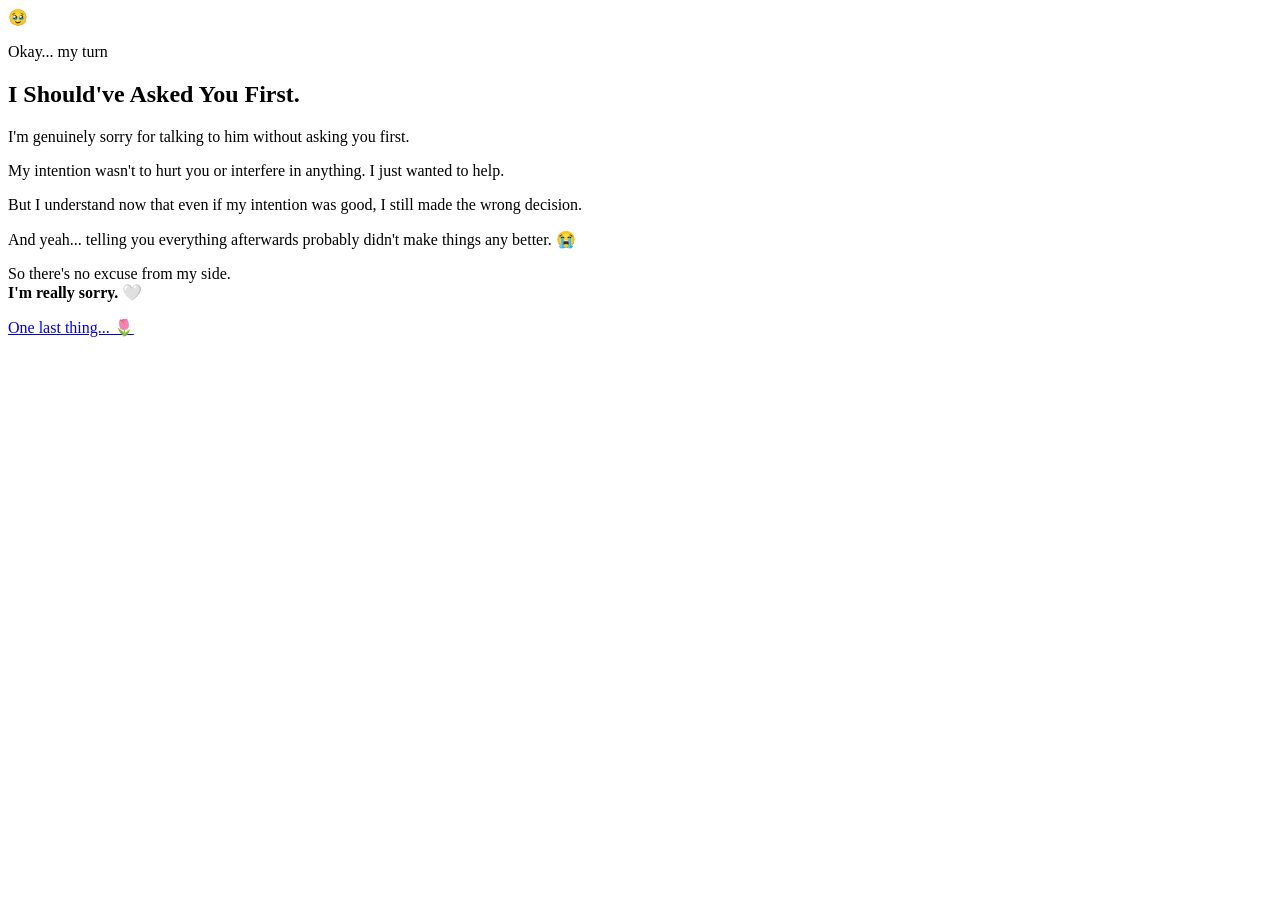
==== apology.html @ c1209ae4 "Create apology.html" ====
<!DOCTYPE html>
<html lang="en">
<head>
    <meta charset="UTF-8">
    <meta name="viewport" content="width=device-width, initial-scale=1.0">
    <title>Okay... I'm Sorry 🥹</title>
    <link rel="stylesheet" href="style.css">
</head>

<body>

    <div class="hearts"></div>

    <main class="page">
        <div class="card">

            <div class="emoji">🥹</div>

            <p class="small-text">Okay... my turn</p>

            <h2>I Should've Asked You First.</h2>

            <p>
                I'm genuinely sorry for talking to him
                without asking you first.
            </p>

            <p>
                My intention wasn't to hurt you or interfere
                in anything. I just wanted to help.
            </p>

            <p>
                But I understand now that even if my intention
                was good, I still made the wrong decision.
            </p>

            <p>
                And yeah... telling you everything afterwards
                probably didn't make things any better. 😭
            </p>

            <div class="cute-box highlight">
                <p>
                    So there's no excuse from my side.
                    <br>
                    <strong>I'm really sorry. 🤍</strong>
                </p>
            </div>

            <a href="ending.html" class="button">
                One last thing... 🌷
            </a>

        </div>
    </main>

</body>
</html>
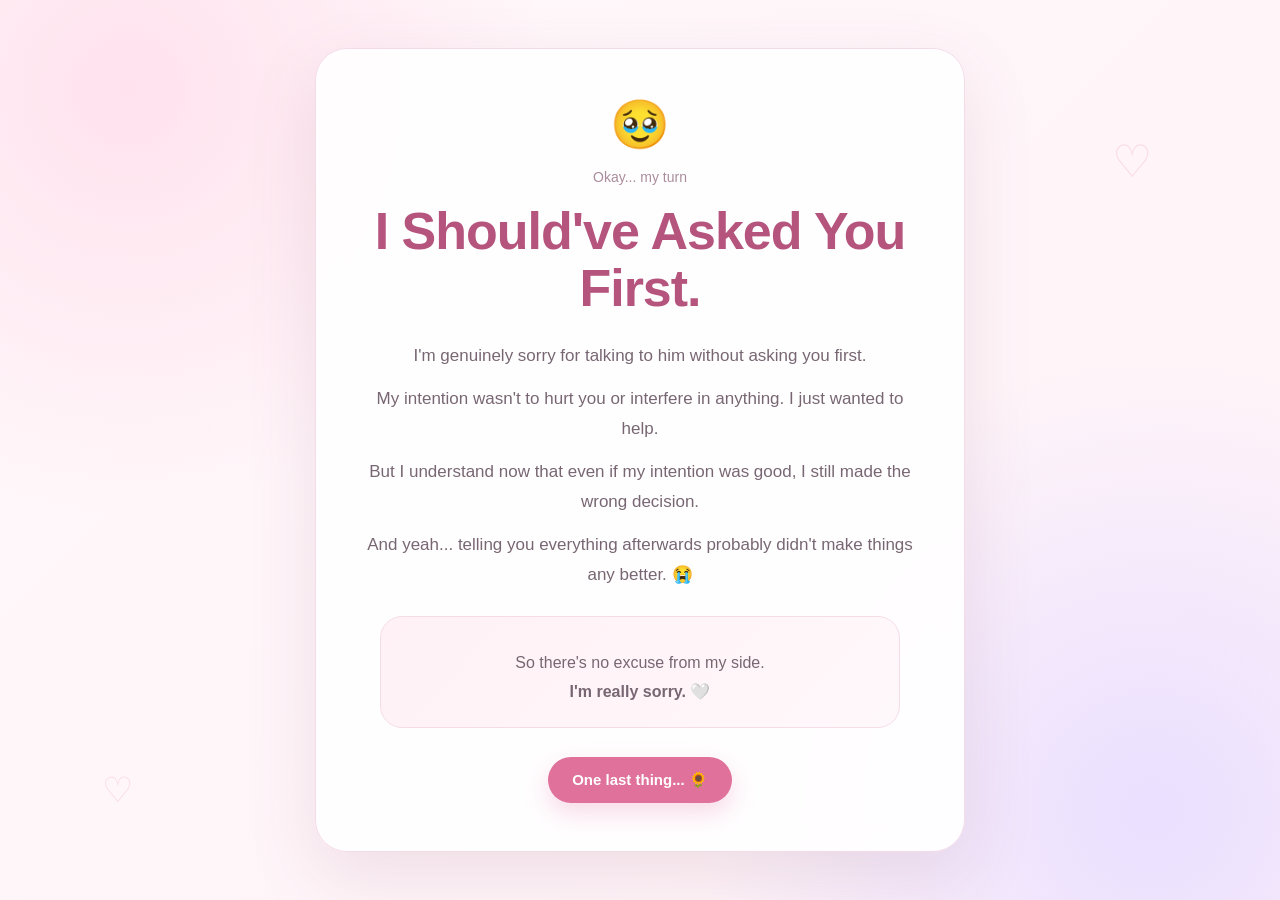
==== commit b04ca63d: "Update apology.html" ====
--- a/apology.html
+++ b/apology.html
@@ -49,7 +49,7 @@
             </div>
 
             <a href="ending.html" class="button">
-                One last thing... 🌷
+                One last thing... 🌻
             </a>
 
         </div>
--- a/style.css
+++ b/style.css
@@ -0,0 +1,483 @@
+/* =========================
+   BASIC RESET
+========================= */
+
+* {
+    margin: 0;
+    padding: 0;
+    box-sizing: border-box;
+}
+
+
+/* =========================
+   BODY
+========================= */
+
+body {
+    min-height: 100vh;
+
+    font-family:
+        "Trebuchet MS",
+        "Segoe UI",
+        Arial,
+        sans-serif;
+
+    color: #3f2d38;
+
+    background:
+        radial-gradient(
+            circle at 10% 10%,
+            #ffe2ed 0%,
+            transparent 30%
+        ),
+
+        radial-gradient(
+            circle at 90% 90%,
+            #eadfff 0%,
+            transparent 32%
+        ),
+
+        linear-gradient(
+            135deg,
+            #fff8fb,
+            #fff3f7
+        );
+
+    overflow-x: hidden;
+}
+
+
+/* =========================
+   PAGE
+========================= */
+
+.page {
+    width: 100%;
+    min-height: 100vh;
+
+    display: flex;
+    align-items: center;
+    justify-content: center;
+
+    padding: 35px 18px;
+}
+
+
+/* =========================
+   CARD
+========================= */
+
+.card {
+    width: 100%;
+    max-width: 650px;
+
+    padding: 48px 38px;
+
+    text-align: center;
+
+    background: rgba(255, 255, 255, 0.88);
+
+    border: 1px solid #f3dce7;
+
+    border-radius: 32px;
+
+    box-shadow:
+        0 25px 70px rgba(135, 70, 100, 0.13);
+
+    backdrop-filter: blur(15px);
+
+    animation: cardAppear 0.8s ease;
+}
+
+
+@keyframes cardAppear {
+
+    from {
+        opacity: 0;
+        transform: translateY(20px);
+    }
+
+    to {
+        opacity: 1;
+        transform: translateY(0);
+    }
+}
+
+
+/* =========================
+   EMOJI
+========================= */
+
+.emoji {
+    font-size: 48px;
+
+    margin-bottom: 12px;
+
+    animation: floating 3s ease-in-out infinite;
+}
+
+
+@keyframes floating {
+
+    0% {
+        transform: translateY(0);
+    }
+
+    50% {
+        transform: translateY(-8px);
+    }
+
+    100% {
+        transform: translateY(0);
+    }
+}
+
+
+/* =========================
+   HEADINGS
+========================= */
+
+h1 {
+    font-size: clamp(48px, 10vw, 78px);
+
+    line-height: 1;
+
+    color: #b5547d;
+
+    margin: 14px 0 22px;
+
+    letter-spacing: -2px;
+}
+
+
+h2 {
+    font-size: clamp(34px, 7vw, 52px);
+
+    line-height: 1.1;
+
+    color: #b5547d;
+
+    margin: 12px 0 24px;
+
+    letter-spacing: -1px;
+}
+
+
+/* =========================
+   TEXT
+========================= */
+
+p {
+    font-size: 17px;
+
+    line-height: 1.8;
+
+    color: #786773;
+
+    margin: 12px auto;
+
+    max-width: 560px;
+}
+
+
+.small-text {
+    font-size: 14px;
+
+    color: #aa8d9c;
+
+    margin-bottom: 5px;
+}
+
+
+.tiny {
+    font-size: 12px;
+
+    color: #b09da7;
+
+    margin-top: 22px;
+}
+
+
+/* =========================
+   BUTTON
+========================= */
+
+.button {
+    display: inline-block;
+
+    margin-top: 24px;
+
+    padding: 14px 24px;
+
+    border-radius: 50px;
+
+    background: #df719b;
+
+    color: white;
+
+    text-decoration: none;
+
+    font-size: 15px;
+
+    font-weight: bold;
+
+    box-shadow:
+        0 10px 25px rgba(223, 113, 155, 0.25);
+
+    transition:
+        transform 0.2s ease,
+        box-shadow 0.2s ease,
+        background 0.2s ease;
+}
+
+
+.button:hover {
+
+    transform: translateY(-3px);
+
+    background: #c95d87;
+
+    box-shadow:
+        0 14px 30px rgba(223, 113, 155, 0.32);
+}
+
+
+.button:active {
+
+    transform: scale(0.96);
+}
+
+
+/* =========================
+   CUTE BOX
+========================= */
+
+.cute-box {
+
+    margin: 25px auto 5px;
+
+    padding: 20px;
+
+    max-width: 520px;
+
+    background: #fff5f9;
+
+    border: 1px solid #f5dce7;
+
+    border-radius: 22px;
+}
+
+
+.cute-box span {
+
+    color: #b5547d;
+
+    font-weight: bold;
+}
+
+
+.cute-box p {
+
+    margin-bottom: 0;
+
+    font-size: 16px;
+}
+
+
+.highlight {
+
+    background:
+        linear-gradient(
+            135deg,
+            #fff1f6,
+            #fff8fb
+        );
+}
+
+
+/* =========================
+   FINAL PAGE
+========================= */
+
+.final-card {
+
+    padding-bottom: 42px;
+}
+
+
+.big-heart {
+
+    font-size: 52px;
+
+    color: #df719b;
+
+    margin: 12px 0;
+
+    animation: heartbeat 1.8s infinite;
+}
+
+
+@keyframes heartbeat {
+
+    0% {
+        transform: scale(1);
+    }
+
+    25% {
+        transform: scale(1.12);
+    }
+
+    40% {
+        transform: scale(1);
+    }
+
+    60% {
+        transform: scale(1.1);
+    }
+
+    100% {
+        transform: scale(1);
+    }
+}
+
+
+.final-line {
+
+    color: #a85b7d;
+
+    font-weight: bold;
+
+    margin-top: 25px;
+}
+
+
+/* =========================
+   FLOATING HEARTS
+========================= */
+
+.hearts::before,
+.hearts::after {
+
+    content: "♡";
+
+    position: fixed;
+
+    color: rgba(223, 113, 155, 0.20);
+
+    font-size: 35px;
+
+    pointer-events: none;
+
+    animation: drift 7s ease-in-out infinite;
+
+    z-index: -1;
+}
+
+
+.hearts::before {
+
+    left: 8%;
+
+    bottom: 10%;
+}
+
+
+.hearts::after {
+
+    right: 10%;
+
+    top: 15%;
+
+    font-size: 45px;
+
+    animation-delay: 2s;
+}
+
+
+@keyframes drift {
+
+    0% {
+
+        transform:
+            translateY(0)
+            rotate(0deg);
+
+    }
+
+    50% {
+
+        transform:
+            translateY(-35px)
+            rotate(10deg);
+
+    }
+
+    100% {
+
+        transform:
+            translateY(0)
+            rotate(0deg);
+
+    }
+}
+
+
+/* =========================
+   MOBILE
+========================= */
+
+@media (max-width: 600px) {
+
+    .page {
+
+        padding: 20px 14px;
+
+    }
+
+
+    .card {
+
+        padding: 38px 22px;
+
+        border-radius: 26px;
+
+    }
+
+
+    h1 {
+
+        font-size: 52px;
+
+    }
+
+
+    h2 {
+
+        font-size: 36px;
+
+    }
+
+
+    p {
+
+        font-size: 16px;
+
+        line-height: 1.75;
+
+    }
+
+
+    .emoji {
+
+        font-size: 42px;
+
+    }
+
+
+    .button {
+
+        padding: 13px 21px;
+
+    }
+
+}
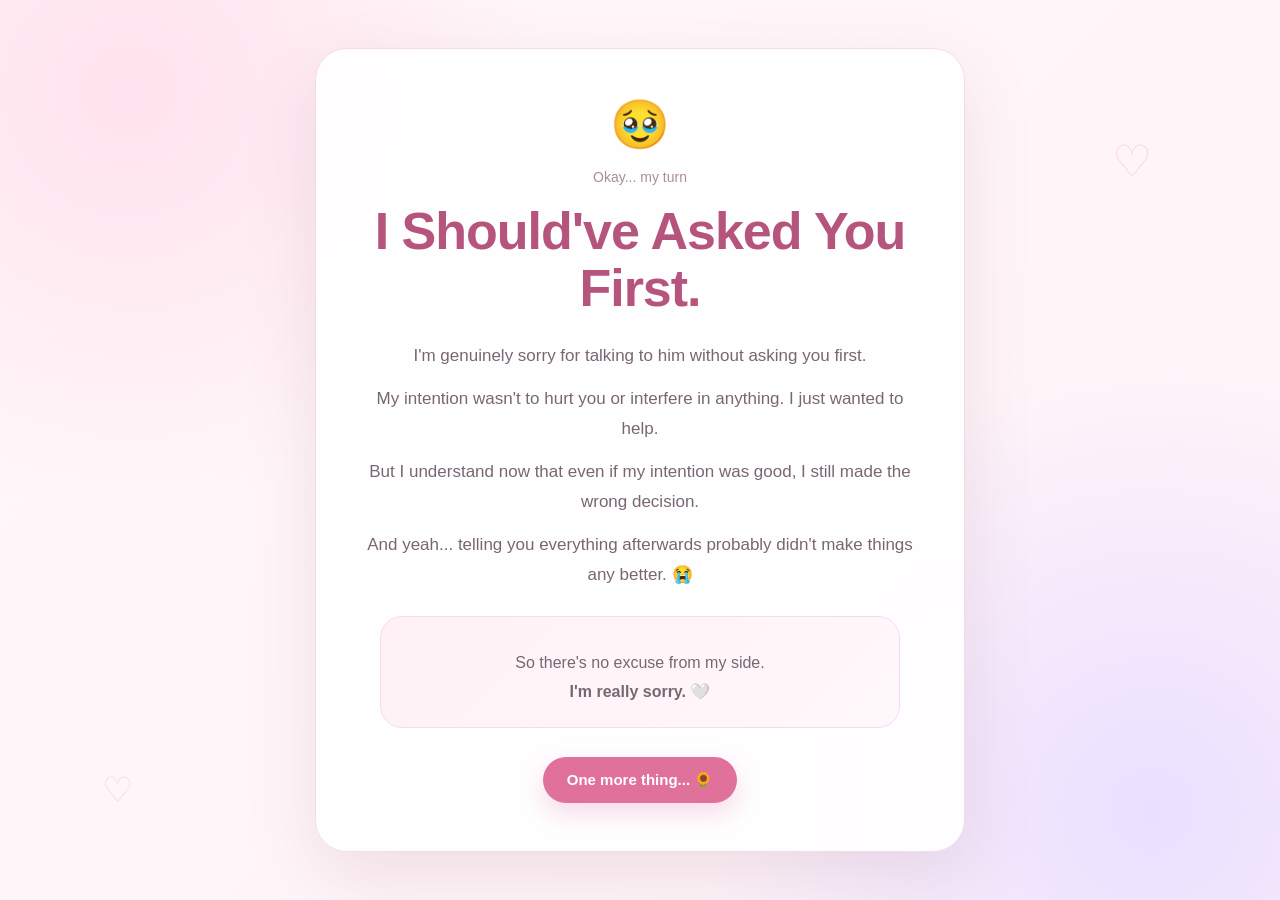
==== commit 65ea4c9b: "Update apology.html" ====
--- a/apology.html
+++ b/apology.html
@@ -47,9 +47,10 @@
                     <strong>I'm really sorry. 🤍</strong>
                 </p>
             </div>
-
-            <a href="ending.html" class="button">
-                One last thing... 🌻
+            <a href="bone.html" class="button">
+    One more thing... 🌻
+            </a>
+            
             </a>
 
         </div>
--- a/style.css
+++ b/style.css
@@ -481,3 +481,271 @@
     }
 
 }
+/* =================================
+   BOND / COLLAGE PAGE
+================================= */
+
+.collage {
+    width: 100%;
+    max-width: 540px;
+    height: 330px;
+
+    margin: 30px auto;
+
+    position: relative;
+}
+
+.photo {
+    position: absolute;
+
+    width: 55%;
+    height: 270px;
+
+    padding: 9px;
+
+    background: white;
+
+    border-radius: 18px;
+
+    box-shadow:
+        0 15px 35px rgba(100, 50, 80, 0.18);
+
+    overflow: hidden;
+
+    transition: 0.3s ease;
+}
+
+.photo img {
+    width: 100%;
+    height: 100%;
+
+    object-fit: cover;
+
+    border-radius: 12px;
+
+    display: block;
+}
+
+
+/* First photo */
+
+.photo-one {
+    left: 4%;
+    top: 15px;
+
+    transform: rotate(-5deg);
+
+    z-index: 1;
+}
+
+
+/* Second photo */
+
+.photo-two {
+    right: 4%;
+    top: 35px;
+
+    transform: rotate(5deg);
+
+    z-index: 2;
+}
+
+
+/* Hover */
+
+.photo:hover {
+    transform:
+        rotate(0deg)
+        translateY(-8px)
+        scale(1.03);
+
+    z-index: 5;
+}
+
+
+/* =================================
+   MESSAGE
+================================= */
+
+.message {
+    max-width: 540px;
+
+    margin: 10px auto 25px;
+
+    padding: 24px;
+
+    background: #fff5f9;
+
+    border: 1px solid #f3dce7;
+
+    border-radius: 22px;
+}
+
+.message p {
+    margin: 8px auto;
+
+    font-size: 16px;
+
+    line-height: 1.75;
+
+    color: #725e6a;
+}
+
+
+/* =================================
+   CUTE LINE
+================================= */
+
+.cute-line {
+
+    margin: 20px auto;
+
+    padding: 18px 20px;
+
+    max-width: 500px;
+
+    border-radius: 20px;
+
+    background:
+        linear-gradient(
+            135deg,
+            #fff8e9,
+            #fff5f9
+        );
+
+    border: 1px solid #f3e0d0;
+}
+
+.cute-line span {
+    font-size: 30px;
+}
+
+.cute-line p {
+    font-size: 14px;
+
+    margin: 7px auto 0;
+
+    color: #846e79;
+}
+
+
+/* =================================
+   FLOATING HEARTS
+================================= */
+
+.floating-heart {
+
+    position: fixed;
+
+    color: rgba(220, 105, 150, 0.25);
+
+    font-size: 42px;
+
+    pointer-events: none;
+
+    animation: floatingHeart 5s ease-in-out infinite;
+
+    z-index: -1;
+}
+
+.heart1 {
+    left: 8%;
+    top: 20%;
+}
+
+.heart2 {
+    right: 8%;
+    top: 32%;
+
+    animation-delay: 1s;
+}
+
+.heart3 {
+    left: 12%;
+    bottom: 15%;
+
+    animation-delay: 2s;
+}
+
+.heart4 {
+    right: 14%;
+    bottom: 10%;
+
+    animation-delay: 3s;
+}
+
+
+@keyframes floatingHeart {
+
+    0% {
+        transform:
+            translateY(0)
+            rotate(0deg);
+
+        opacity: 0.4;
+    }
+
+    50% {
+        transform:
+            translateY(-20px)
+            rotate(8deg);
+
+        opacity: 0.8;
+    }
+
+    100% {
+        transform:
+            translateY(0)
+            rotate(0deg);
+
+        opacity: 0.4;
+    }
+}
+
+
+/* =================================
+   FOOTER TEXT
+================================= */
+
+.footer-text {
+
+    font-size: 12px !important;
+
+    color: #ad98a4 !important;
+
+    margin-top: 20px !important;
+}
+
+
+/* =================================
+   MOBILE
+================================= */
+
+@media (max-width: 600px) {
+
+    .collage {
+        height: 275px;
+    }
+
+    .photo {
+        width: 58%;
+        height: 225px;
+    }
+
+    .photo-one {
+        left: 0;
+    }
+
+    .photo-two {
+        right: 0;
+    }
+
+    .message {
+        padding: 20px 16px;
+    }
+
+    .message p {
+        font-size: 15px;
+    }
+
+}
